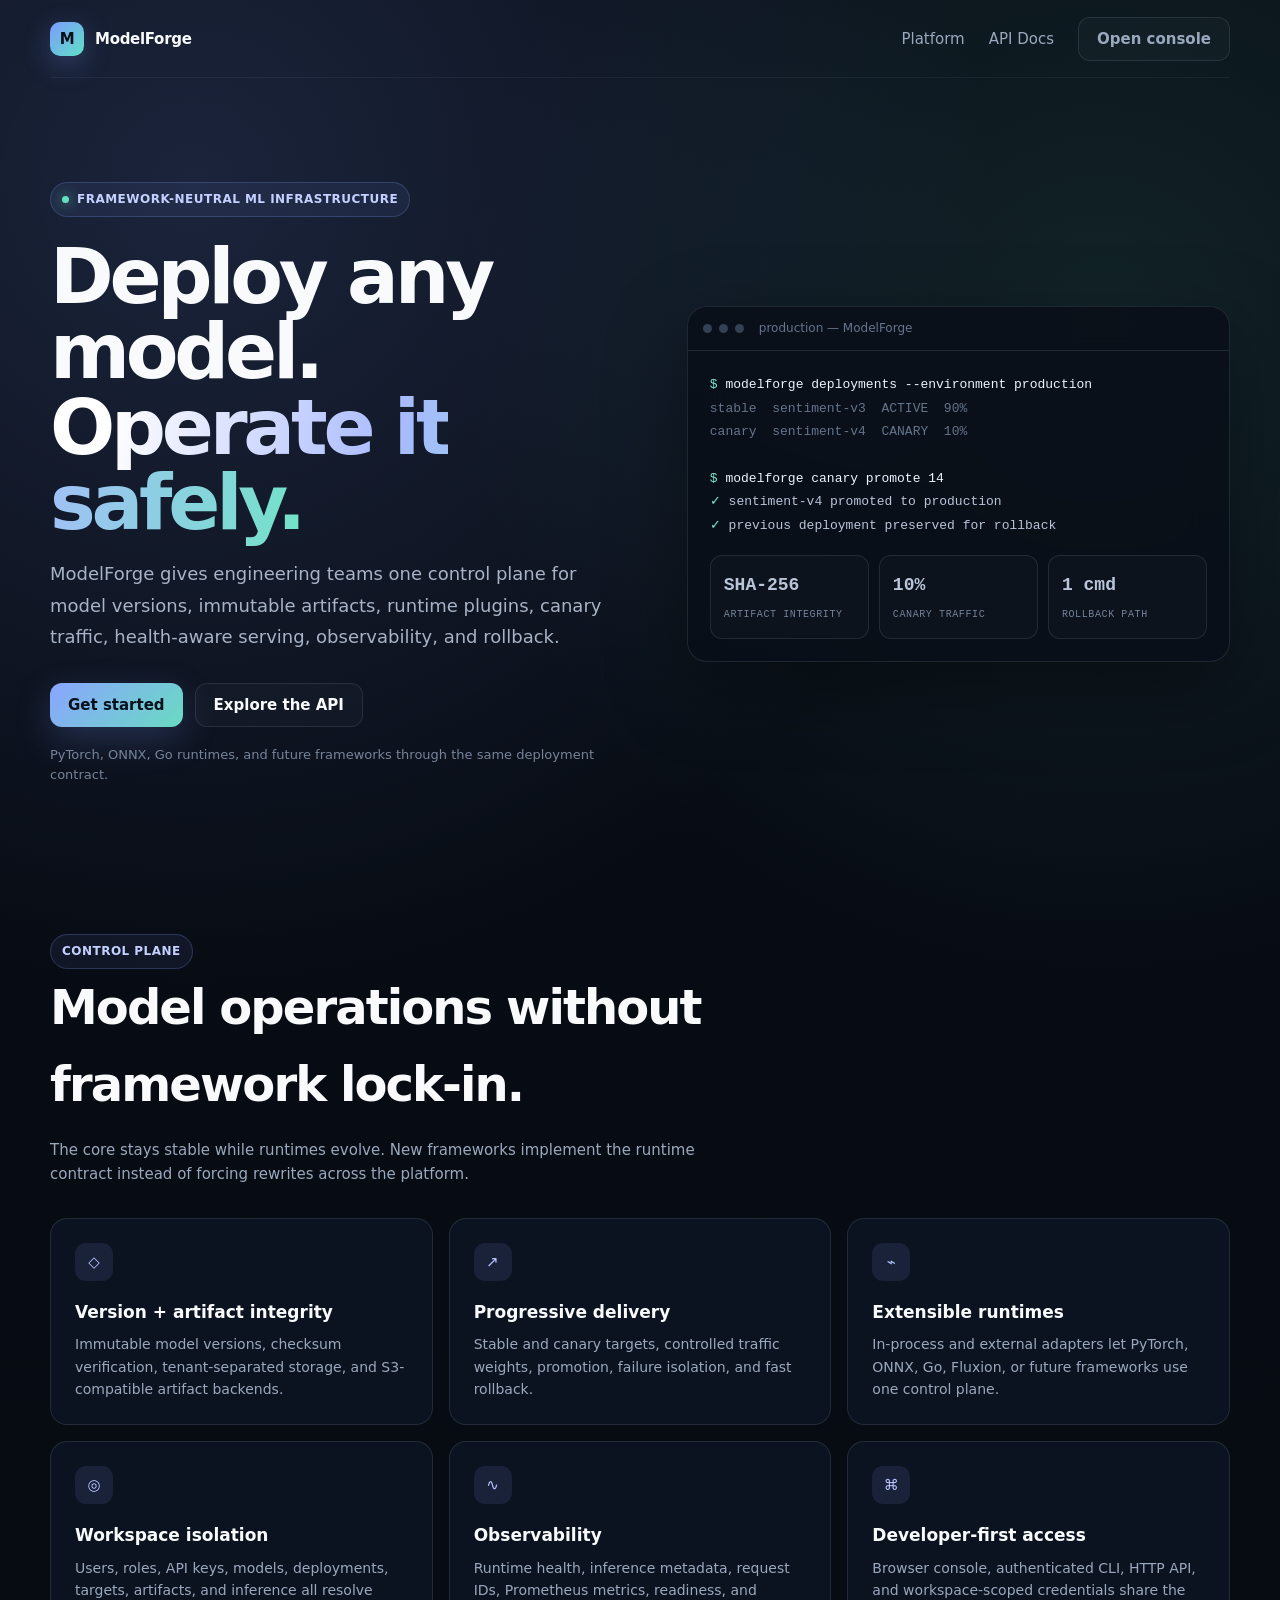
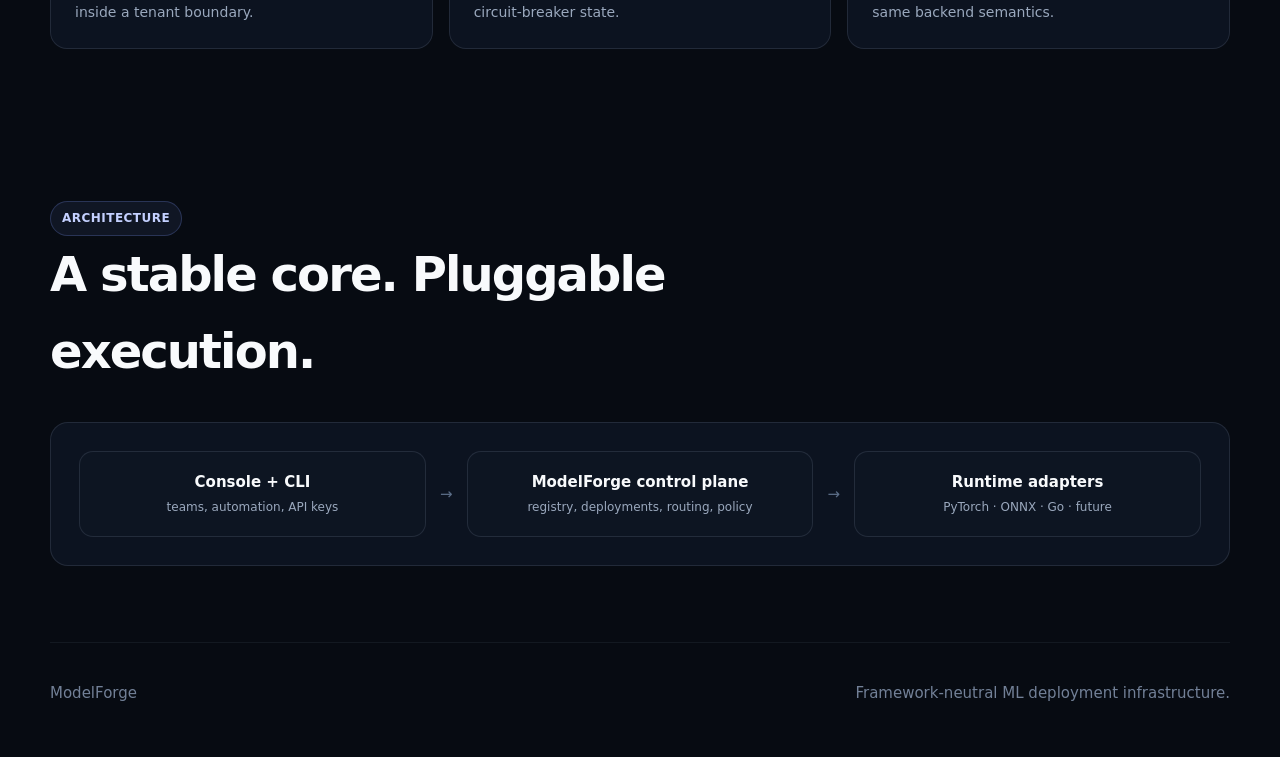
==== src/modelforge/dashboard/landing.html @ 36e8f995 "Build public landing page and multi-tenant SaaS console" ====
<!doctype html>
<html lang="en">
<head>
  <meta charset="utf-8">
  <meta name="viewport" content="width=device-width, initial-scale=1">
  <meta name="description" content="ModelForge is framework-neutral ML deployment infrastructure for model versioning, canary releases, rollback, artifact integrity, and inference.">
  <title>ModelForge — ML deployment infrastructure</title>
  <style>
    :root{color-scheme:dark;--bg:#070b12;--panel:rgba(15,23,37,.76);--border:rgba(148,163,184,.16);--text:#f8fafc;--muted:#9aa8bd;--accent:#7c9cff;--accent2:#64e0c1;--shadow:0 24px 80px rgba(0,0,0,.36)}
    *{box-sizing:border-box}html{scroll-behavior:smooth}body{margin:0;min-height:100vh;background:radial-gradient(circle at 15% 8%,rgba(124,156,255,.16),transparent 33%),radial-gradient(circle at 86% 14%,rgba(100,224,193,.11),transparent 28%),linear-gradient(180deg,#080d16 0%,var(--bg) 62%);color:var(--text);font:15px/1.6 Inter,ui-sans-serif,system-ui,-apple-system,BlinkMacSystemFont,"Segoe UI",sans-serif}a{color:inherit;text-decoration:none}.wrap{width:min(1180px,calc(100% - 40px));margin:0 auto}
    nav{height:78px;display:flex;align-items:center;justify-content:space-between;border-bottom:1px solid rgba(148,163,184,.08)}.brand{display:inline-flex;align-items:center;gap:11px;font-weight:780;letter-spacing:-.02em}.mark{width:34px;height:34px;border-radius:10px;display:grid;place-items:center;background:linear-gradient(135deg,var(--accent),#5fe0c5);color:#061018;font-weight:900;box-shadow:0 8px 28px rgba(124,156,255,.28)}.navlinks{display:flex;gap:24px;color:var(--muted);align-items:center}.navlinks a:hover{color:var(--text)}
    .btn{display:inline-flex;align-items:center;justify-content:center;min-height:44px;padding:0 18px;border:1px solid var(--border);border-radius:12px;font-weight:700;transition:.18s;background:rgba(255,255,255,.025)}.btn:hover{transform:translateY(-1px);border-color:rgba(124,156,255,.45)}.btn.primary{background:linear-gradient(135deg,#8aa5ff,#69dbc2);color:#07111b;border:0;box-shadow:0 12px 36px rgba(124,156,255,.22)}
    .hero{padding:104px 0 72px;display:grid;grid-template-columns:1.03fr .97fr;gap:60px;align-items:center}.eyebrow{display:inline-flex;align-items:center;gap:8px;color:#c4d0ff;border:1px solid rgba(124,156,255,.23);background:rgba(124,156,255,.08);border-radius:999px;padding:7px 11px;font-size:12px;font-weight:760;letter-spacing:.04em;text-transform:uppercase}.dot{width:7px;height:7px;border-radius:50%;background:var(--accent2);box-shadow:0 0 14px var(--accent2)}
    h1{margin:22px 0 18px;font-size:clamp(48px,6vw,78px);line-height:.98;letter-spacing:-.055em}.gradient{background:linear-gradient(100deg,#fff 10%,#a9baff 53%,#72e3c7);-webkit-background-clip:text;color:transparent}.lead{max-width:670px;color:#a7b3c6;font-size:18px;line-height:1.75}.cta{display:flex;gap:12px;margin-top:30px;flex-wrap:wrap}.subcopy{margin-top:18px;color:#75849a;font-size:13px}
    .console{border:1px solid var(--border);border-radius:20px;overflow:hidden;box-shadow:var(--shadow);background:rgba(9,14,24,.86);backdrop-filter:blur(20px)}.console-top{height:44px;display:flex;align-items:center;gap:7px;padding:0 15px;border-bottom:1px solid var(--border)}.c-dot{width:9px;height:9px;border-radius:50%;background:#334155}.console-title{margin-left:8px;font-size:12px;color:#65758d}.console-body{padding:22px;font:13px/1.8 ui-monospace,SFMono-Regular,Menlo,monospace;color:#b9c5d8}.prompt,.ok{color:#7ee4c9}.cmd{color:#eef3ff}.dim{color:#64748b}.metrics{display:grid;grid-template-columns:repeat(3,1fr);gap:10px;margin-top:18px}.metric{padding:13px;border-radius:12px;border:1px solid var(--border);background:rgba(255,255,255,.02)}.metric strong{display:block;font-size:18px}.metric span{color:#74839a;font-size:10px;text-transform:uppercase;letter-spacing:.06em}
    .section{padding:76px 0}.section-head{max-width:700px;margin-bottom:32px}.section h2{font-size:clamp(32px,4vw,48px);letter-spacing:-.04em;margin:0 0 12px}.section p{color:var(--muted)}.grid{display:grid;grid-template-columns:repeat(3,1fr);gap:16px}.card{border:1px solid var(--border);border-radius:17px;padding:24px;background:var(--panel);min-height:185px}.card .icon{width:38px;height:38px;border-radius:11px;display:grid;place-items:center;background:rgba(124,156,255,.11);color:#b8c5ff;margin-bottom:18px}.card h3{margin:0 0 7px;font-size:17px}.card p{margin:0;font-size:14px}.arch{display:grid;grid-template-columns:1fr auto 1fr auto 1fr;align-items:center;gap:14px;padding:28px;border:1px solid var(--border);border-radius:18px;background:var(--panel)}.node{border:1px solid var(--border);border-radius:14px;padding:18px;background:#0d1522;text-align:center}.node strong{display:block}.node span{color:var(--muted);font-size:12px}.arrow{color:#5c6e88}footer{padding:38px 0 52px;border-top:1px solid rgba(148,163,184,.09);color:#728097;display:flex;justify-content:space-between;gap:20px}
    @media(max-width:880px){.hero{grid-template-columns:1fr;padding-top:70px}.grid{grid-template-columns:1fr}.arch{grid-template-columns:1fr}.arrow{transform:rotate(90deg);text-align:center}.navlinks a:not(.btn){display:none}}
  </style>
</head>
<body>
<div class="wrap">
  <nav>
    <a class="brand" href="/"><span class="mark">M</span><span>ModelForge</span></a>
    <div class="navlinks"><a href="#platform">Platform</a><a href="/docs">API Docs</a><a class="btn" href="/dashboard">Open console</a></div>
  </nav>
  <main>
    <section class="hero">
      <div>
        <span class="eyebrow"><span class="dot"></span>Framework-neutral ML infrastructure</span>
        <h1>Deploy any model.<br><span class="gradient">Operate it safely.</span></h1>
        <p class="lead">ModelForge gives engineering teams one control plane for model versions, immutable artifacts, runtime plugins, canary traffic, health-aware serving, observability, and rollback.</p>
        <div class="cta"><a class="btn primary" href="/auth/login?next=/dashboard">Get started</a><a class="btn" href="/docs">Explore the API</a></div>
        <div class="subcopy">PyTorch, ONNX, Go runtimes, and future frameworks through the same deployment contract.</div>
      </div>
      <div class="console">
        <div class="console-top"><span class="c-dot"></span><span class="c-dot"></span><span class="c-dot"></span><span class="console-title">production — ModelForge</span></div>
        <div class="console-body">
          <div><span class="prompt">$</span> <span class="cmd">modelforge deployments --environment production</span></div>
          <div class="dim">stable&nbsp;&nbsp;sentiment-v3&nbsp;&nbsp;ACTIVE&nbsp;&nbsp;90%</div>
          <div class="dim">canary&nbsp;&nbsp;sentiment-v4&nbsp;&nbsp;CANARY&nbsp;&nbsp;10%</div><br>
          <div><span class="prompt">$</span> <span class="cmd">modelforge canary promote 14</span></div>
          <div><span class="ok">✓</span> sentiment-v4 promoted to production</div>
          <div><span class="ok">✓</span> previous deployment preserved for rollback</div>
          <div class="metrics"><div class="metric"><strong>SHA-256</strong><span>artifact integrity</span></div><div class="metric"><strong>10%</strong><span>canary traffic</span></div><div class="metric"><strong>1 cmd</strong><span>rollback path</span></div></div>
        </div>
      </div>
    </section>
    <section class="section" id="platform">
      <div class="section-head"><span class="eyebrow">Control plane</span><h2>Model operations without framework lock-in.</h2><p>The core stays stable while runtimes evolve. New frameworks implement the runtime contract instead of forcing rewrites across the platform.</p></div>
      <div class="grid">
        <article class="card"><div class="icon">◇</div><h3>Version + artifact integrity</h3><p>Immutable model versions, checksum verification, tenant-separated storage, and S3-compatible artifact backends.</p></article>
        <article class="card"><div class="icon">↗</div><h3>Progressive delivery</h3><p>Stable and canary targets, controlled traffic weights, promotion, failure isolation, and fast rollback.</p></article>
        <article class="card"><div class="icon">⌁</div><h3>Extensible runtimes</h3><p>In-process and external adapters let PyTorch, ONNX, Go, Fluxion, or future frameworks use one control plane.</p></article>
        <article class="card"><div class="icon">◎</div><h3>Workspace isolation</h3><p>Users, roles, API keys, models, deployments, targets, artifacts, and inference all resolve inside a tenant boundary.</p></article>
        <article class="card"><div class="icon">∿</div><h3>Observability</h3><p>Runtime health, inference metadata, request IDs, Prometheus metrics, readiness, and circuit-breaker state.</p></article>
        <article class="card"><div class="icon">⌘</div><h3>Developer-first access</h3><p>Browser console, authenticated CLI, HTTP API, and workspace-scoped credentials share the same backend semantics.</p></article>
      </div>
    </section>
    <section class="section">
      <div class="section-head"><span class="eyebrow">Architecture</span><h2>A stable core. Pluggable execution.</h2></div>
      <div class="arch"><div class="node"><strong>Console + CLI</strong><span>teams, automation, API keys</span></div><div class="arrow">→</div><div class="node"><strong>ModelForge control plane</strong><span>registry, deployments, routing, policy</span></div><div class="arrow">→</div><div class="node"><strong>Runtime adapters</strong><span>PyTorch · ONNX · Go · future</span></div></div>
    </section>
  </main>
  <footer><span>ModelForge</span><span>Framework-neutral ML deployment infrastructure.</span></footer>
</div>
</body>
</html>
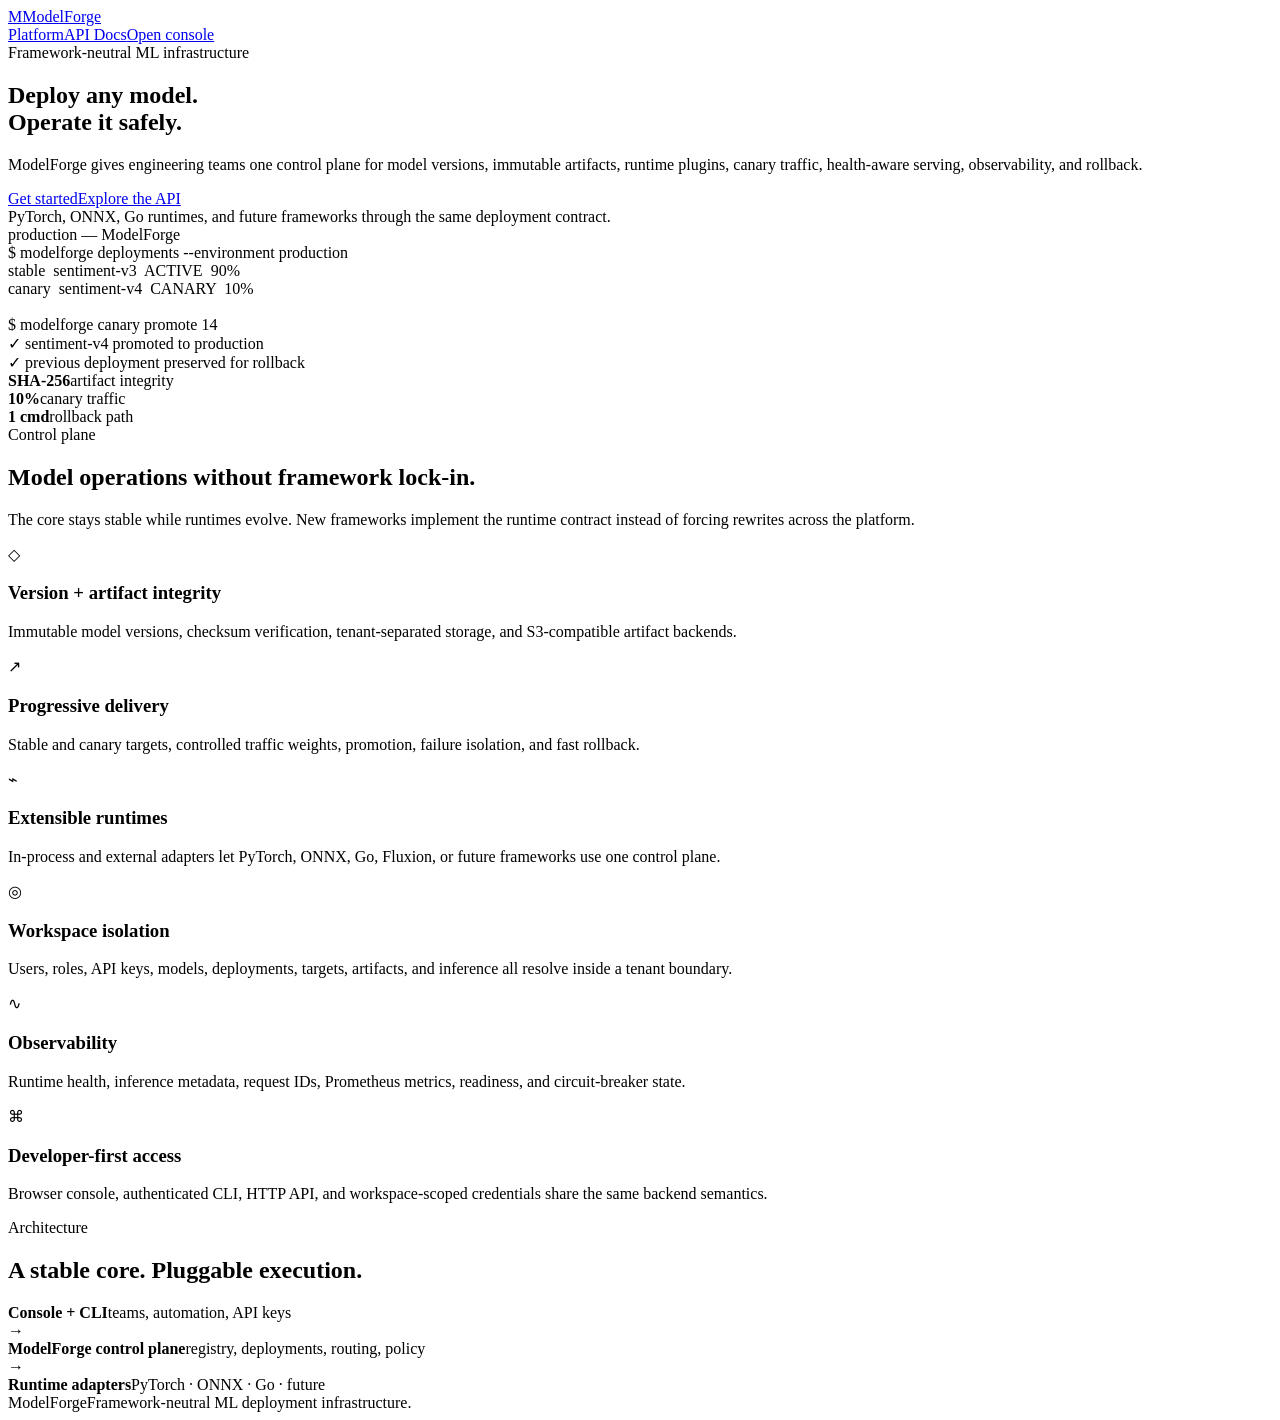
==== commit f02e46fc: "Harden browser assets and content security policy" ====
--- a/src/modelforge/dashboard/landing.html
+++ b/src/modelforge/dashboard/landing.html
@@ -5,17 +5,7 @@
   <meta name="viewport" content="width=device-width, initial-scale=1">
   <meta name="description" content="ModelForge is framework-neutral ML deployment infrastructure for model versioning, canary releases, rollback, artifact integrity, and inference.">
   <title>ModelForge — ML deployment infrastructure</title>
-  <style>
-    :root{color-scheme:dark;--bg:#070b12;--panel:rgba(15,23,37,.76);--border:rgba(148,163,184,.16);--text:#f8fafc;--muted:#9aa8bd;--accent:#7c9cff;--accent2:#64e0c1;--shadow:0 24px 80px rgba(0,0,0,.36)}
-    *{box-sizing:border-box}html{scroll-behavior:smooth}body{margin:0;min-height:100vh;background:radial-gradient(circle at 15% 8%,rgba(124,156,255,.16),transparent 33%),radial-gradient(circle at 86% 14%,rgba(100,224,193,.11),transparent 28%),linear-gradient(180deg,#080d16 0%,var(--bg) 62%);color:var(--text);font:15px/1.6 Inter,ui-sans-serif,system-ui,-apple-system,BlinkMacSystemFont,"Segoe UI",sans-serif}a{color:inherit;text-decoration:none}.wrap{width:min(1180px,calc(100% - 40px));margin:0 auto}
-    nav{height:78px;display:flex;align-items:center;justify-content:space-between;border-bottom:1px solid rgba(148,163,184,.08)}.brand{display:inline-flex;align-items:center;gap:11px;font-weight:780;letter-spacing:-.02em}.mark{width:34px;height:34px;border-radius:10px;display:grid;place-items:center;background:linear-gradient(135deg,var(--accent),#5fe0c5);color:#061018;font-weight:900;box-shadow:0 8px 28px rgba(124,156,255,.28)}.navlinks{display:flex;gap:24px;color:var(--muted);align-items:center}.navlinks a:hover{color:var(--text)}
-    .btn{display:inline-flex;align-items:center;justify-content:center;min-height:44px;padding:0 18px;border:1px solid var(--border);border-radius:12px;font-weight:700;transition:.18s;background:rgba(255,255,255,.025)}.btn:hover{transform:translateY(-1px);border-color:rgba(124,156,255,.45)}.btn.primary{background:linear-gradient(135deg,#8aa5ff,#69dbc2);color:#07111b;border:0;box-shadow:0 12px 36px rgba(124,156,255,.22)}
-    .hero{padding:104px 0 72px;display:grid;grid-template-columns:1.03fr .97fr;gap:60px;align-items:center}.eyebrow{display:inline-flex;align-items:center;gap:8px;color:#c4d0ff;border:1px solid rgba(124,156,255,.23);background:rgba(124,156,255,.08);border-radius:999px;padding:7px 11px;font-size:12px;font-weight:760;letter-spacing:.04em;text-transform:uppercase}.dot{width:7px;height:7px;border-radius:50%;background:var(--accent2);box-shadow:0 0 14px var(--accent2)}
-    h1{margin:22px 0 18px;font-size:clamp(48px,6vw,78px);line-height:.98;letter-spacing:-.055em}.gradient{background:linear-gradient(100deg,#fff 10%,#a9baff 53%,#72e3c7);-webkit-background-clip:text;color:transparent}.lead{max-width:670px;color:#a7b3c6;font-size:18px;line-height:1.75}.cta{display:flex;gap:12px;margin-top:30px;flex-wrap:wrap}.subcopy{margin-top:18px;color:#75849a;font-size:13px}
-    .console{border:1px solid var(--border);border-radius:20px;overflow:hidden;box-shadow:var(--shadow);background:rgba(9,14,24,.86);backdrop-filter:blur(20px)}.console-top{height:44px;display:flex;align-items:center;gap:7px;padding:0 15px;border-bottom:1px solid var(--border)}.c-dot{width:9px;height:9px;border-radius:50%;background:#334155}.console-title{margin-left:8px;font-size:12px;color:#65758d}.console-body{padding:22px;font:13px/1.8 ui-monospace,SFMono-Regular,Menlo,monospace;color:#b9c5d8}.prompt,.ok{color:#7ee4c9}.cmd{color:#eef3ff}.dim{color:#64748b}.metrics{display:grid;grid-template-columns:repeat(3,1fr);gap:10px;margin-top:18px}.metric{padding:13px;border-radius:12px;border:1px solid var(--border);background:rgba(255,255,255,.02)}.metric strong{display:block;font-size:18px}.metric span{color:#74839a;font-size:10px;text-transform:uppercase;letter-spacing:.06em}
-    .section{padding:76px 0}.section-head{max-width:700px;margin-bottom:32px}.section h2{font-size:clamp(32px,4vw,48px);letter-spacing:-.04em;margin:0 0 12px}.section p{color:var(--muted)}.grid{display:grid;grid-template-columns:repeat(3,1fr);gap:16px}.card{border:1px solid var(--border);border-radius:17px;padding:24px;background:var(--panel);min-height:185px}.card .icon{width:38px;height:38px;border-radius:11px;display:grid;place-items:center;background:rgba(124,156,255,.11);color:#b8c5ff;margin-bottom:18px}.card h3{margin:0 0 7px;font-size:17px}.card p{margin:0;font-size:14px}.arch{display:grid;grid-template-columns:1fr auto 1fr auto 1fr;align-items:center;gap:14px;padding:28px;border:1px solid var(--border);border-radius:18px;background:var(--panel)}.node{border:1px solid var(--border);border-radius:14px;padding:18px;background:#0d1522;text-align:center}.node strong{display:block}.node span{color:var(--muted);font-size:12px}.arrow{color:#5c6e88}footer{padding:38px 0 52px;border-top:1px solid rgba(148,163,184,.09);color:#728097;display:flex;justify-content:space-between;gap:20px}
-    @media(max-width:880px){.hero{grid-template-columns:1fr;padding-top:70px}.grid{grid-template-columns:1fr}.arch{grid-template-columns:1fr}.arrow{transform:rotate(90deg);text-align:center}.navlinks a:not(.btn){display:none}}
-  </style>
+  <link rel="stylesheet" href="/assets/landing.css">
 </head>
 <body>
 <div class="wrap">
